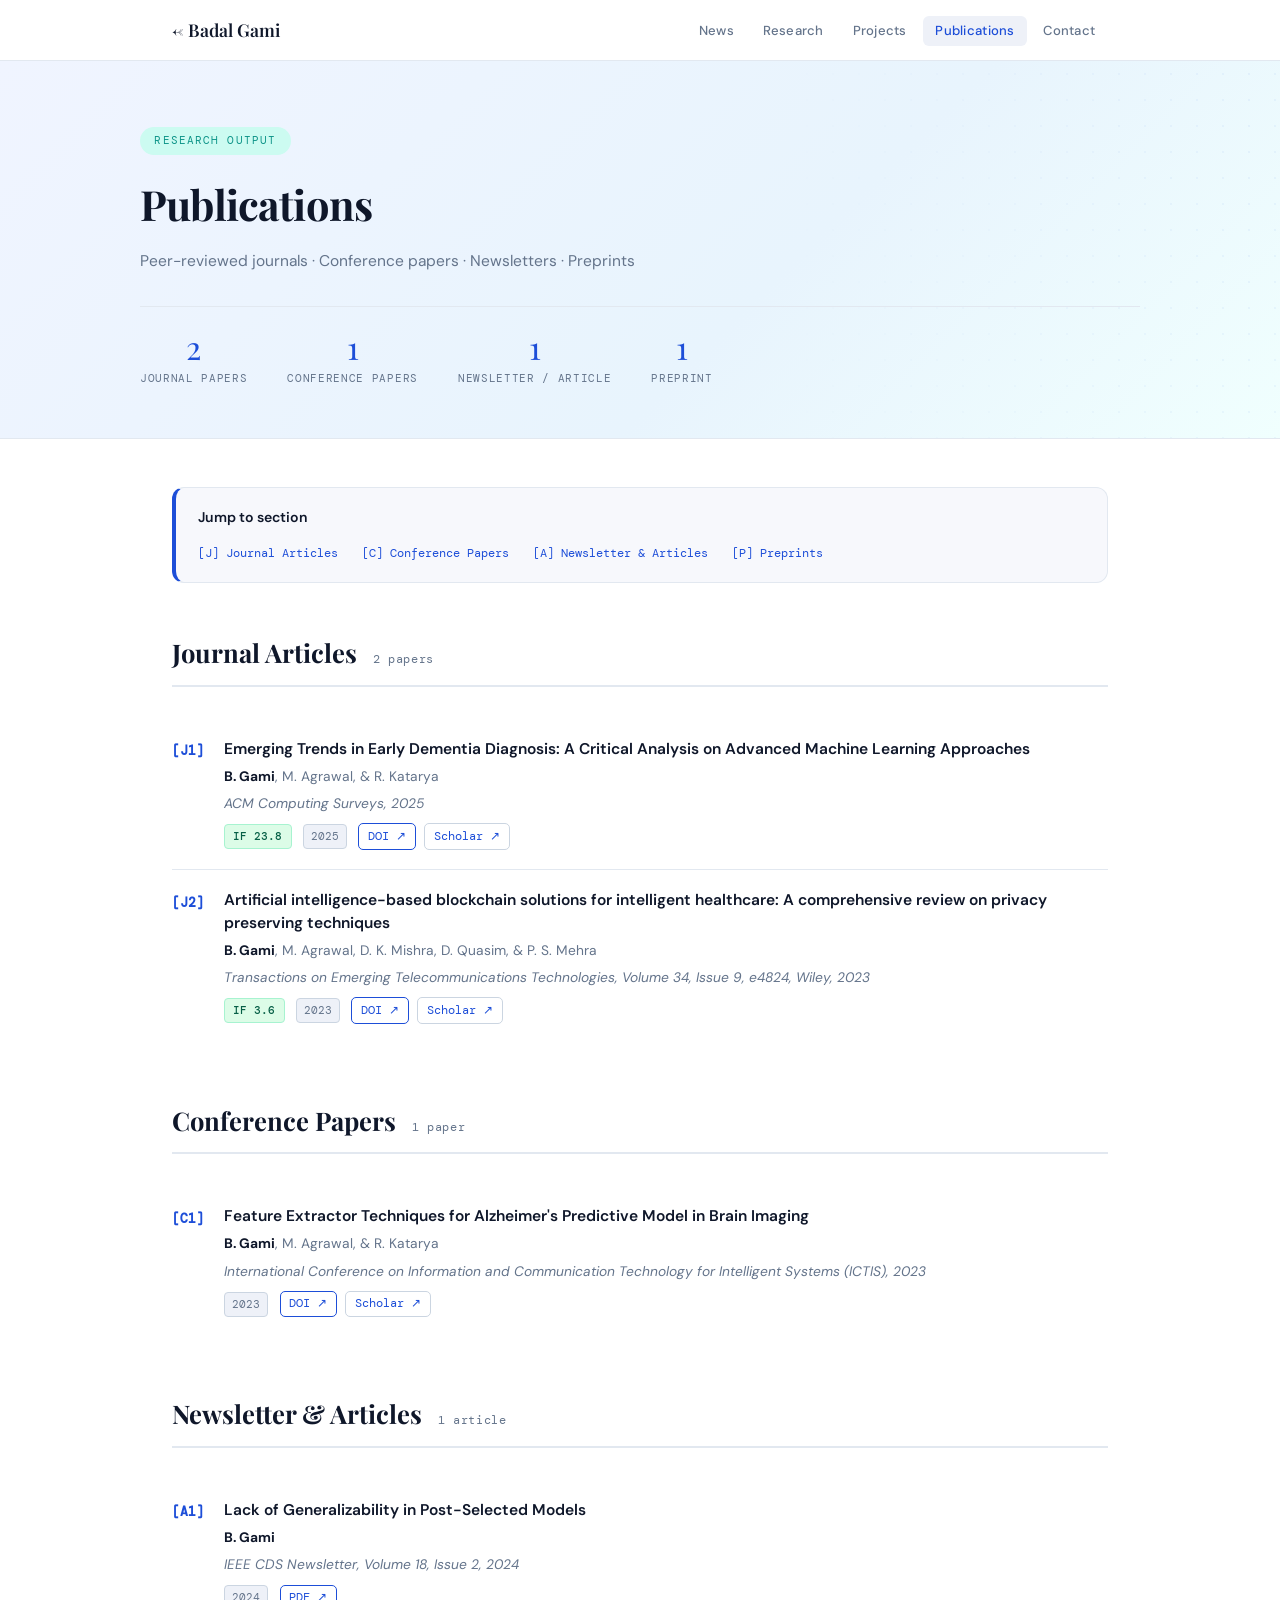
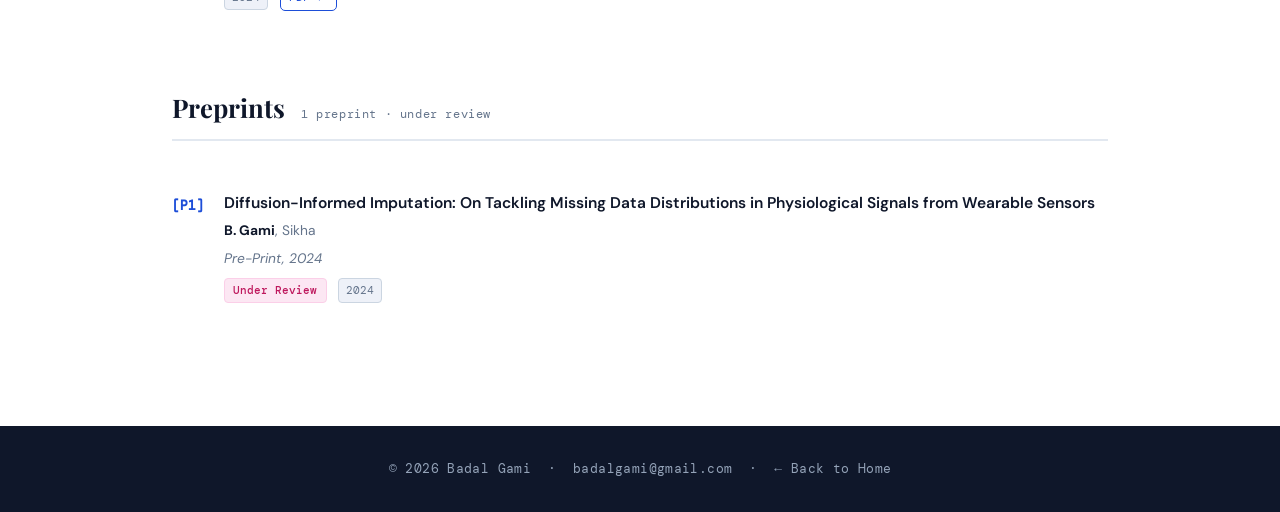
==== publications.html @ 58931ea6 "Add files via upload" ====
<!DOCTYPE html>
<html lang="en">
<head>
  <meta charset="UTF-8"/>
  <meta name="viewport" content="width=device-width, initial-scale=1.0"/>
  <title>Publications — Badal Gami</title>
  <link rel="preconnect" href="https://fonts.googleapis.com">
  <link href="https://fonts.googleapis.com/css2?family=Playfair+Display:ital,wght@0,400;0,600;0,700;1,400;1,600&family=DM+Sans:ital,opsz,wght@0,9..40,300;0,9..40,400;0,9..40,500;1,9..40,300;1,9..40,400&family=DM+Mono:wght@400;500&display=swap" rel="stylesheet">
  <style>
    :root{--bg:#ffffff;--bg2:#f7f8fc;--bg3:#eef1f8;--ink:#0f172a;--ink2:#334155;--ink3:#64748b;--accent:#1d4ed8;--accent2:#3b82f6;--teal:#0d9488;--teal-l:#ccfbf1;--border:#e2e8f0;--border2:#cbd5e1;--shadow:0 1px 3px rgba(15,23,42,0.06),0 4px 16px rgba(15,23,42,0.04);--shadow-lg:0 8px 32px rgba(15,23,42,0.10);--radius:12px;}
    *,*::before,*::after{margin:0;padding:0;box-sizing:border-box;}
    html{scroll-behavior:smooth;}
    body{background:var(--bg);color:var(--ink);font-family:'DM Sans',sans-serif;font-size:16px;line-height:1.7;-webkit-font-smoothing:antialiased;}

    header{position:sticky;top:0;z-index:200;background:rgba(255,255,255,0.88);backdrop-filter:blur(14px);-webkit-backdrop-filter:blur(14px);border-bottom:1px solid var(--border);}
    nav{max-width:1000px;margin:0 auto;display:flex;align-items:center;justify-content:space-between;padding:0 2rem;height:60px;}
    .nav-brand{font-family:'Playfair Display',serif;font-size:1.1rem;font-weight:600;color:var(--ink);text-decoration:none;}
    .nav-links{list-style:none;display:flex;gap:0.2rem;}
    .nav-links a{color:var(--ink3);text-decoration:none;font-size:0.82rem;font-weight:500;letter-spacing:0.02em;padding:0.4rem 0.8rem;border-radius:6px;transition:all 0.18s;}
    .nav-links a:hover,.nav-links a.active{color:var(--accent);background:var(--bg3);}

    .page-hero{background:linear-gradient(135deg,#f0f4ff 0%,#e8f4fd 60%,#f0fffe 100%);padding:4rem 2rem 3rem;border-bottom:1px solid var(--border);position:relative;overflow:hidden;}
    .page-hero::after{content:'';position:absolute;right:0;top:0;bottom:0;width:40%;background-image:radial-gradient(circle,rgba(29,78,216,0.12) 1px,transparent 1px);background-size:26px 26px;mask-image:linear-gradient(to left,rgba(0,0,0,0.4),transparent);pointer-events:none;}
    .page-hero-inner{max-width:1000px;margin:0 auto;position:relative;z-index:1;}
    .page-eyebrow{display:inline-flex;align-items:center;gap:0.5rem;font-family:'DM Mono',monospace;font-size:0.7rem;letter-spacing:0.1em;text-transform:uppercase;color:var(--teal);background:var(--teal-l);padding:0.28rem 0.9rem;border-radius:999px;margin-bottom:0.9rem;}
    .page-hero h1{font-family:'Playfair Display',serif;font-size:2.6rem;font-weight:700;color:var(--ink);letter-spacing:-0.02em;margin-bottom:0.5rem;}
    .page-hero p{font-size:0.97rem;color:var(--ink3);margin-bottom:2rem;}
    .pub-stats-row{display:flex;gap:2.5rem;flex-wrap:wrap;padding-top:1.5rem;border-top:1px solid var(--border);}
    .pstat{text-align:center;}
    .pstat .n{display:block;font-family:'Playfair Display',serif;font-size:2rem;color:var(--accent);line-height:1;}
    .pstat .l{font-family:'DM Mono',monospace;font-size:0.7rem;color:var(--ink3);letter-spacing:0.06em;text-transform:uppercase;}

    .main{max-width:1000px;margin:0 auto;padding:3rem 2rem;}

    .toc{background:var(--bg2);border:1px solid var(--border);border-left:4px solid var(--accent);border-radius:var(--radius);padding:1.1rem 1.4rem;margin-bottom:3rem;}
    .toc-title{font-weight:600;font-size:0.88rem;margin-bottom:0.5rem;color:var(--ink);}
    .toc ul{list-style:none;display:flex;gap:1.5rem;flex-wrap:wrap;}
    .toc a{color:var(--accent);text-decoration:none;font-family:'DM Mono',monospace;font-size:0.78rem;}
    .toc a:hover{text-decoration:underline;}

    .pub-section{margin-bottom:3.5rem;}
    .pub-section-hdr{display:flex;align-items:baseline;gap:1rem;border-bottom:2px solid var(--border);padding-bottom:0.6rem;margin-bottom:2rem;}
    .pub-section-hdr h2{font-family:'Playfair Display',serif;font-size:1.6rem;font-weight:700;color:var(--ink);}
    .pub-count{font-family:'DM Mono',monospace;font-size:0.75rem;color:var(--ink3);letter-spacing:0.05em;}

    .pub-entry{display:grid;grid-template-columns:52px 1fr;padding:1.2rem 0;border-bottom:1px solid var(--border);transition:background 0.15s;}
    .pub-entry:last-child{border-bottom:none;}
    .pub-entry:hover{background:var(--bg2);margin:0 -1rem;padding-left:1rem;padding-right:1rem;border-radius:8px;}
    .pub-id{font-family:'DM Mono',monospace;font-weight:600;font-size:0.82rem;color:var(--accent);padding-top:0.15rem;}
    .pub-title{font-weight:600;font-size:0.97rem;color:var(--ink);line-height:1.45;margin-bottom:0.28rem;}
    .pub-title a{color:var(--ink);text-decoration:none;}
    .pub-title a:hover{color:var(--accent);}
    .pub-authors{font-size:0.86rem;color:var(--ink3);margin-bottom:0.25rem;}
    .pub-authors .me{font-weight:700;color:var(--ink);}
    .pub-venue{font-size:0.86rem;font-style:italic;color:var(--ink3);margin-bottom:0.5rem;}
    .pub-meta{display:flex;align-items:center;gap:0.7rem;flex-wrap:wrap;margin-top:0.45rem;}
    .if-badge{font-family:'DM Mono',monospace;font-size:0.7rem;padding:0.13rem 0.52rem;border-radius:4px;background:#dcfce7;border:1px solid #a7f3d0;color:#065f46;font-weight:500;}
    .year-tag{font-family:'DM Mono',monospace;font-size:0.7rem;color:var(--ink3);background:var(--bg3);border:1px solid var(--border2);padding:0.12rem 0.45rem;border-radius:4px;}
    .status-tag{font-family:'DM Mono',monospace;font-size:0.7rem;padding:0.13rem 0.52rem;border-radius:4px;background:#fce7f3;border:1px solid #fbcfe8;color:#be185d;font-weight:500;}
    .pub-links{display:flex;gap:0.5rem;flex-wrap:wrap;}
    .plink{font-family:'DM Mono',monospace;font-size:0.72rem;padding:0.15rem 0.55rem;border:1.5px solid var(--border2);color:var(--accent);text-decoration:none;border-radius:5px;transition:all 0.15s;}
    .plink:hover{background:var(--accent);color:white;border-color:var(--accent);}
    .plink.pdf{border-color:var(--accent);}
    .pub-note{font-size:0.82rem;color:var(--ink3);font-style:italic;margin-top:0.3rem;line-height:1.5;}

    .empty-state{background:var(--bg2);border:1px dashed var(--border2);border-radius:var(--radius);padding:2rem;text-align:center;color:var(--ink3);font-size:0.9rem;}
    .empty-state a{color:var(--accent);}

    .reveal{opacity:0;transform:translateY(22px);transition:opacity 0.55s ease,transform 0.55s ease;}
    .reveal.visible{opacity:1;transform:none;}
    .reveal-d1{transition-delay:0.1s;}.reveal-d2{transition-delay:0.2s;}.reveal-d3{transition-delay:0.3s;}.reveal-d4{transition-delay:0.4s;}

    footer{background:var(--ink);color:#94a3b8;text-align:center;padding:2rem;font-size:0.8rem;font-family:'DM Mono',monospace;letter-spacing:0.03em;}
    footer a{color:#94a3b8;text-decoration:none;}
    footer a:hover{color:white;}

    @media(max-width:600px){.pub-section-hdr h2{font-size:1.3rem;}.page-hero h1{font-size:2rem;}nav .nav-links{display:none;}}
  </style>
</head>
<body>

<header>
  <nav>
    <a class="nav-brand" href="index.html">&#8592; Badal Gami</a>
    <ul class="nav-links">
      <li><a href="index.html#news">News</a></li>
      <li><a href="index.html#interests">Research</a></li>
      <li><a href="index.html#projects">Projects</a></li>
      <li><a href="publications.html" class="active">Publications</a></li>
      <li><a href="index.html#contact">Contact</a></li>
    </ul>
  </nav>
</header>

<div class="page-hero">
  <div class="page-hero-inner">
    <div class="page-eyebrow">Research Output</div>
    <h1>Publications</h1>
    <p>Peer-reviewed journals &middot; Conference papers &middot; Newsletters &middot; Preprints</p>
    <div class="pub-stats-row">
      <div class="pstat"><span class="n">2</span><span class="l">Journal Papers</span></div>
      <div class="pstat"><span class="n">1</span><span class="l">Conference Papers</span></div>
      <div class="pstat"><span class="n">1</span><span class="l">Newsletter / Article</span></div>
      <div class="pstat"><span class="n">1</span><span class="l">Preprint</span></div>
    </div>
  </div>
</div>

<div class="main">

  <!-- TOC -->
  <div class="toc reveal">
    <div class="toc-title">Jump to section</div>
    <ul>
      <li><a href="#journals">[J] Journal Articles</a></li>
      <li><a href="#conferences">[C] Conference Papers</a></li>
      <li><a href="#articles">[A] Newsletter &amp; Articles</a></li>
      <li><a href="#preprints">[P] Preprints</a></li>
    </ul>
  </div>

  <!-- ══ JOURNALS ══ -->
  <section class="pub-section" id="journals">
    <div class="pub-section-hdr reveal">
      <h2>Journal Articles</h2>
      <span class="pub-count">2 papers</span>
    </div>

    <div class="pub-entry reveal reveal-d1">
      <div class="pub-id">[J1]</div>
      <div>
        <div class="pub-title">
          <a href="https://doi.org/10.1145/3764578" target="_blank">
            Emerging Trends in Early Dementia Diagnosis: A Critical Analysis on Advanced Machine Learning Approaches
          </a>
        </div>
        <div class="pub-authors">
          <span class="me">B. Gami</span>, M. Agrawal, &amp; R. Katarya
        </div>
        <div class="pub-venue">ACM Computing Surveys, 2025</div>
        <div class="pub-meta">
          <span class="if-badge">IF 23.8</span>
          <span class="year-tag">2025</span>
          <div class="pub-links">
            <a href="https://doi.org/10.1145/3764578" class="plink pdf" target="_blank">DOI &#8599;</a>
            <a href="https://scholar.google.com/citations?user=Z1w0e6YAAAAJ&hl=en" class="plink" target="_blank">Scholar &#8599;</a>
          </div>
        </div>

      </div>
    </div>

    <div class="pub-entry reveal reveal-d2">
      <div class="pub-id">[J2]</div>
      <div>
        <div class="pub-title">
          <a href="https://doi.org/10.1002/ett.4824" target="_blank">
            Artificial intelligence-based blockchain solutions for intelligent healthcare: A comprehensive review on privacy preserving techniques
          </a>
        </div>
        <div class="pub-authors">
          <span class="me">B. Gami</span>, M. Agrawal, D. K. Mishra, D. Quasim, &amp; P. S. Mehra
        </div>
        <div class="pub-venue">Transactions on Emerging Telecommunications Technologies, Volume 34, Issue 9, e4824, Wiley, 2023</div>
        <div class="pub-meta">
          <span class="if-badge">IF 3.6</span>
          <span class="year-tag">2023</span>
          <div class="pub-links">
            <a href="https://doi.org/10.1002/ett.4824" class="plink pdf" target="_blank">DOI &#8599;</a>
            <a href="https://scholar.google.com/citations?user=Z1w0e6YAAAAJ&hl=en" class="plink" target="_blank">Scholar &#8599;</a>
          </div>
        </div>

      </div>
    </div>

  </section>

  <!-- ══ CONFERENCES ══ -->
  <section class="pub-section" id="conferences">
    <div class="pub-section-hdr reveal">
      <h2>Conference Papers</h2>
      <span class="pub-count">1 paper</span>
    </div>

    <div class="pub-entry reveal reveal-d1">
      <div class="pub-id">[C1]</div>
      <div>
        <div class="pub-title">
          <a href="https://doi.org/10.1007/978-981-99-3761-5_17" target="_blank">
            Feature Extractor Techniques for Alzheimer's Predictive Model in Brain Imaging
          </a>
        </div>
        <div class="pub-authors">
          <span class="me">B. Gami</span>, M. Agrawal, &amp; R. Katarya
        </div>
        <div class="pub-venue">International Conference on Information and Communication Technology for Intelligent Systems (ICTIS), 2023</div>
        <div class="pub-meta">
          <span class="year-tag">2023</span>
          <div class="pub-links">
            <a href="https://doi.org/10.1007/978-981-99-3761-5_17" class="plink pdf" target="_blank">DOI &#8599;</a>
            <a href="https://scholar.google.com/citations?user=Z1w0e6YAAAAJ&hl=en" class="plink" target="_blank">Scholar &#8599;</a>
          </div>
        </div>

      </div>
    </div>

  </section>

  <!-- ══ NEWSLETTER / ARTICLES ══ -->
  <section class="pub-section" id="articles">
    <div class="pub-section-hdr reveal">
      <h2>Newsletter &amp; Articles</h2>
      <span class="pub-count">1 article</span>
    </div>

    <div class="pub-entry reveal reveal-d1">
      <div class="pub-id">[A1]</div>
      <div>
        <div class="pub-title">
          <a href="https://www.cse.msu.edu/amdtc/amdnl/CDSNL-V18-N2.pdf" target="_blank">
            Lack of Generalizability in Post-Selected Models
          </a>
        </div>
        <div class="pub-authors">
          <span class="me">B. Gami</span>
        </div>
        <div class="pub-venue">IEEE CDS Newsletter, Volume 18, Issue 2, 2024</div>
        <div class="pub-meta">
          <span class="year-tag">2024</span>
          <div class="pub-links">
            <a href="https://www.cse.msu.edu/amdtc/amdnl/CDSNL-V18-N2.pdf" class="plink pdf" target="_blank">PDF &#8599;</a>
          </div>
        </div>

      </div>
    </div>

  </section>

  <!-- ══ PREPRINTS ══ -->
  <section class="pub-section" id="preprints">
    <div class="pub-section-hdr reveal">
      <h2>Preprints</h2>
      <span class="pub-count">1 preprint &middot; under review</span>
    </div>

    <div class="pub-entry reveal reveal-d1">
      <div class="pub-id">[P1]</div>
      <div>
        <div class="pub-title">
          Diffusion-Informed Imputation: On Tackling Missing Data Distributions in Physiological Signals from Wearable Sensors
        </div>
        <div class="pub-authors">
          <span class="me">B. Gami</span>, Sikha
        </div>
        <div class="pub-venue">Pre-Print, 2024</div>
        <div class="pub-meta">
          <span class="status-tag">Under Review</span>
          <span class="year-tag">2024</span>
        </div>

      </div>
    </div>

  </section>

</div>

<footer>
  <p>&#169; <span id="yr"></span> Badal Gami &nbsp;&middot;&nbsp;
    <a href="mailto:badalgami@gmail.com">badalgami@gmail.com</a> &nbsp;&middot;&nbsp;
    <a href="index.html">&#8592; Back to Home</a>
  </p>
</footer>

<script>
  document.getElementById('yr').textContent = new Date().getFullYear();
  var obs = new IntersectionObserver(function(entries) {
    entries.forEach(function(e) {
      if (e.isIntersecting) { e.target.classList.add('visible'); obs.unobserve(e.target); }
    });
  }, { threshold: 0.1 });
  document.querySelectorAll('.reveal').forEach(function(el) { obs.observe(el); });
</script>
</body>
</html>
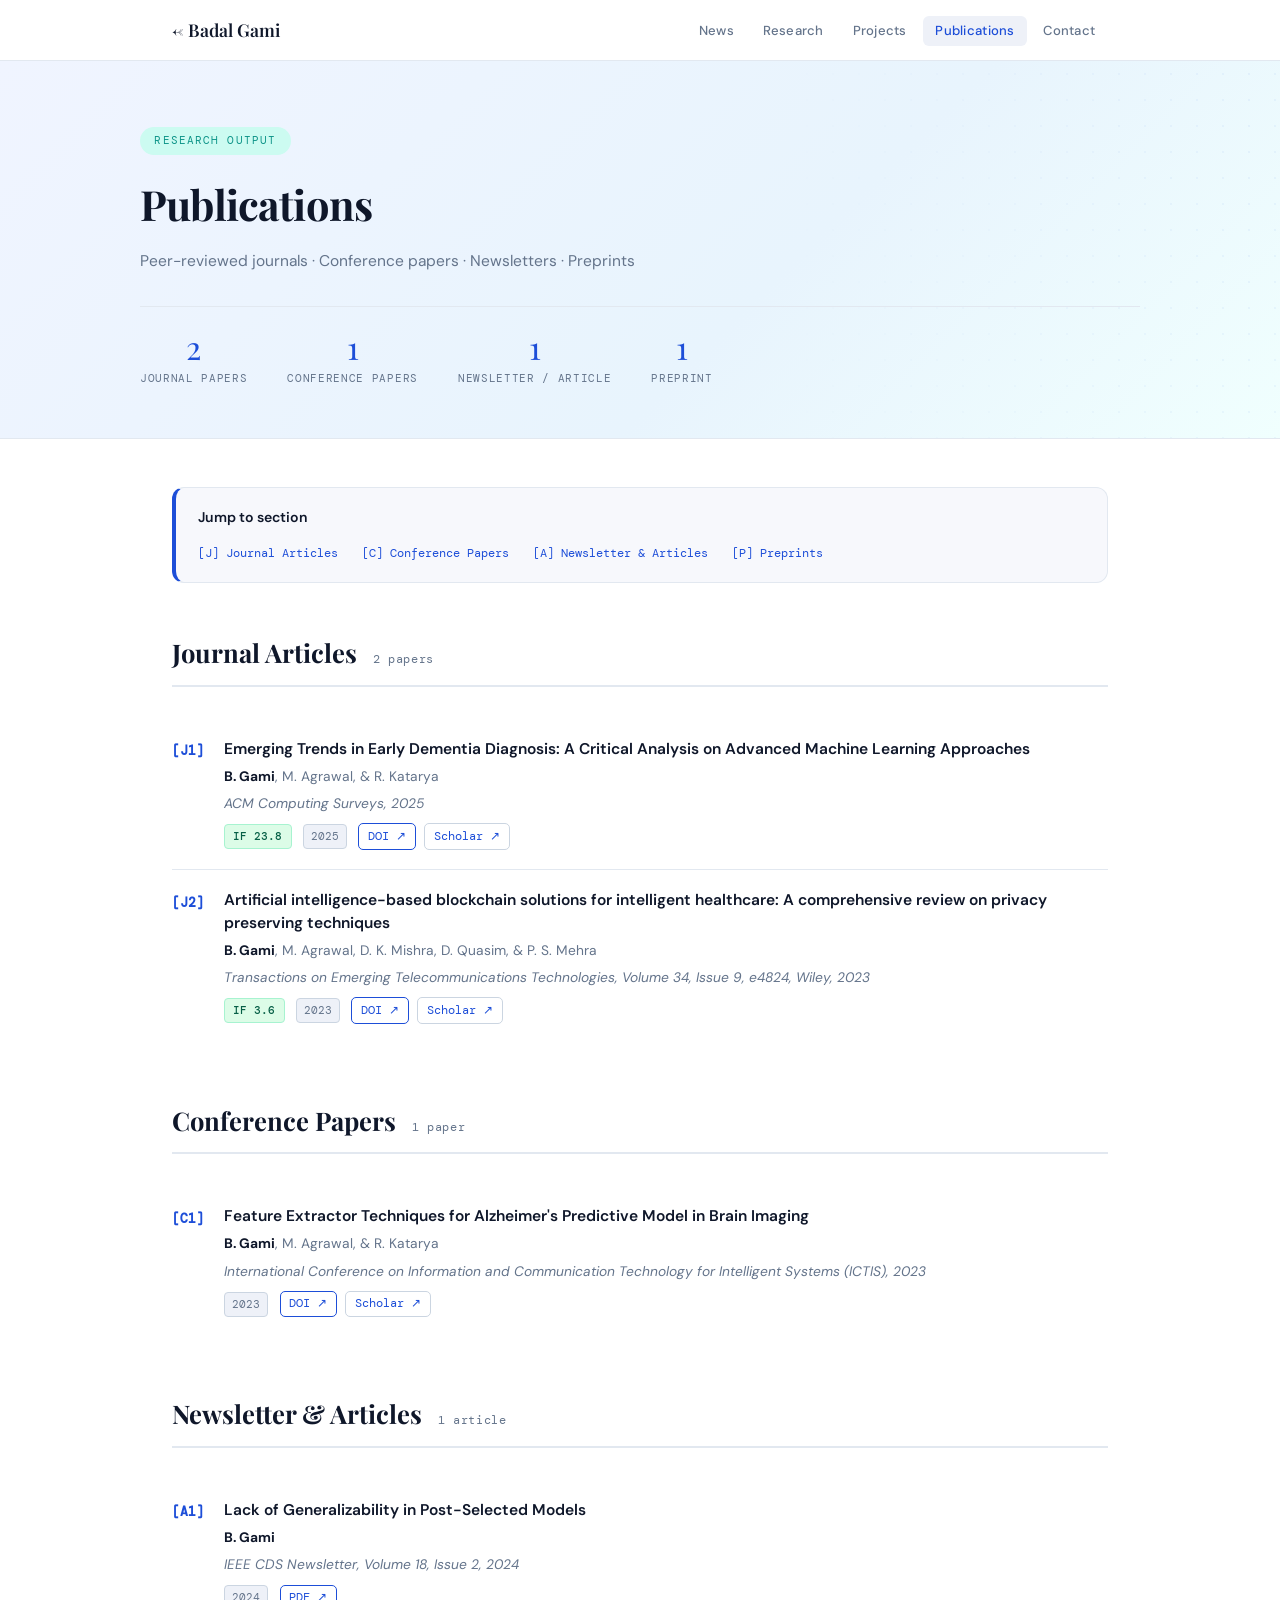
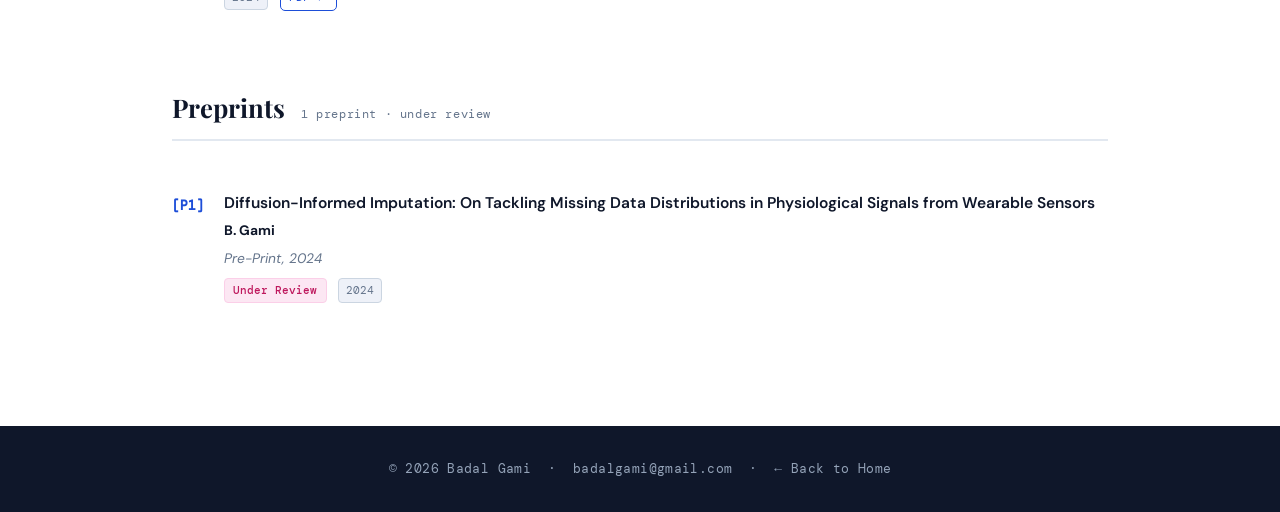
==== commit ae444639: "Update publications.html" ====
--- a/publications.html
+++ b/publications.html
@@ -253,7 +253,7 @@
           Diffusion-Informed Imputation: On Tackling Missing Data Distributions in Physiological Signals from Wearable Sensors
         </div>
         <div class="pub-authors">
-          <span class="me">B. Gami</span>, Sikha
+          <span class="me">B. Gami</span>
         </div>
         <div class="pub-venue">Pre-Print, 2024</div>
         <div class="pub-meta">
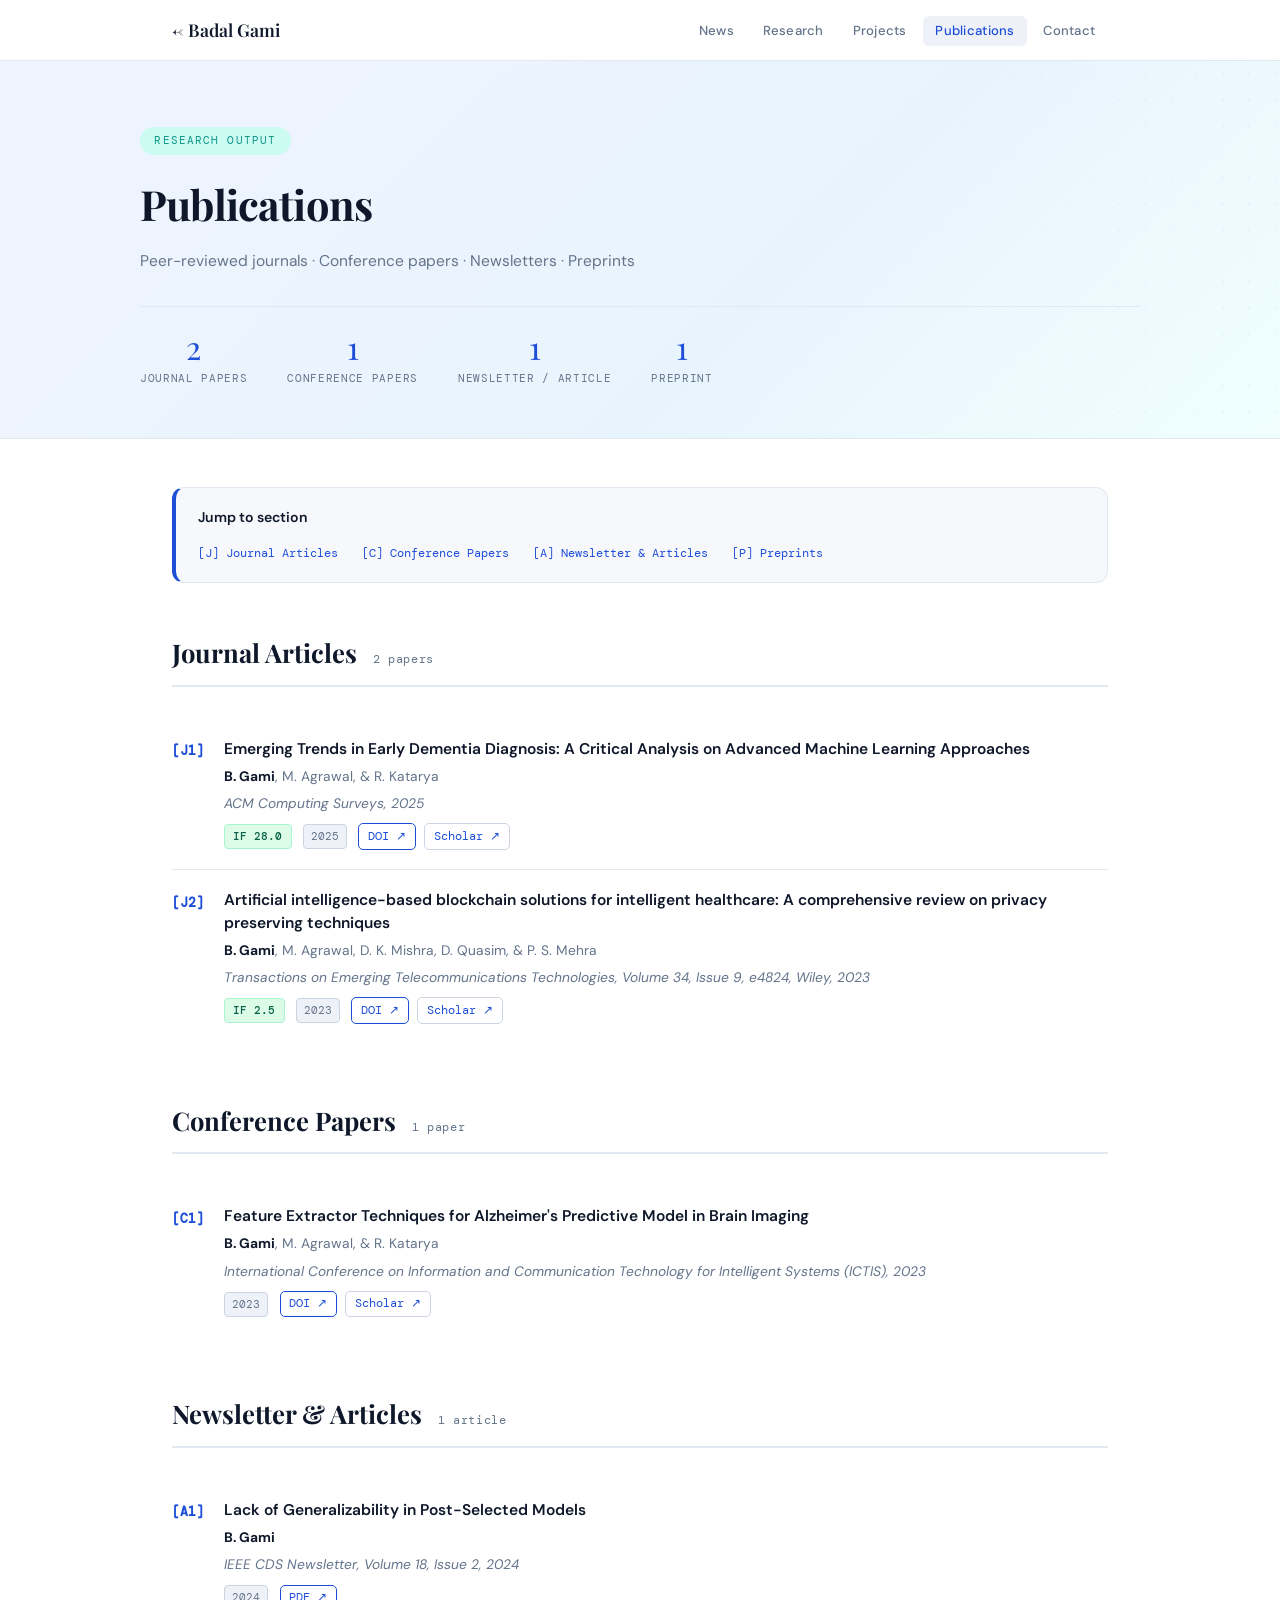
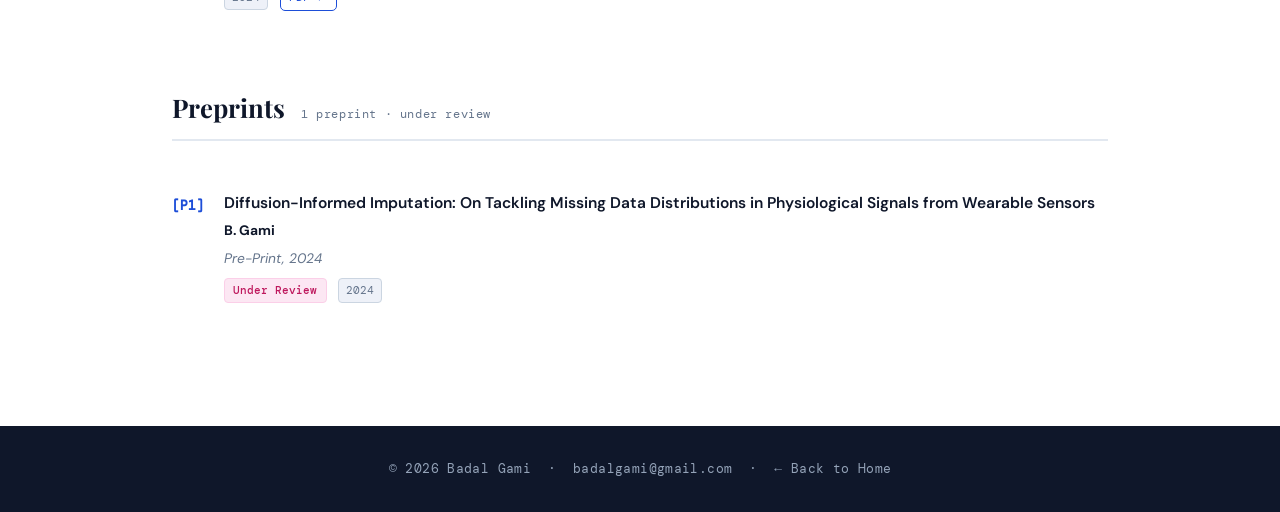
==== commit 91ced321: "Update publications.html" ====
--- a/publications.html
+++ b/publications.html
@@ -139,7 +139,7 @@
         </div>
         <div class="pub-venue">ACM Computing Surveys, 2025</div>
         <div class="pub-meta">
-          <span class="if-badge">IF 23.8</span>
+          <span class="if-badge">IF 28.0</span>
           <span class="year-tag">2025</span>
           <div class="pub-links">
             <a href="https://doi.org/10.1145/3764578" class="plink pdf" target="_blank">DOI &#8599;</a>
@@ -163,7 +163,7 @@
         </div>
         <div class="pub-venue">Transactions on Emerging Telecommunications Technologies, Volume 34, Issue 9, e4824, Wiley, 2023</div>
         <div class="pub-meta">
-          <span class="if-badge">IF 3.6</span>
+          <span class="if-badge">IF 2.5</span>
           <span class="year-tag">2023</span>
           <div class="pub-links">
             <a href="https://doi.org/10.1002/ett.4824" class="plink pdf" target="_blank">DOI &#8599;</a>
